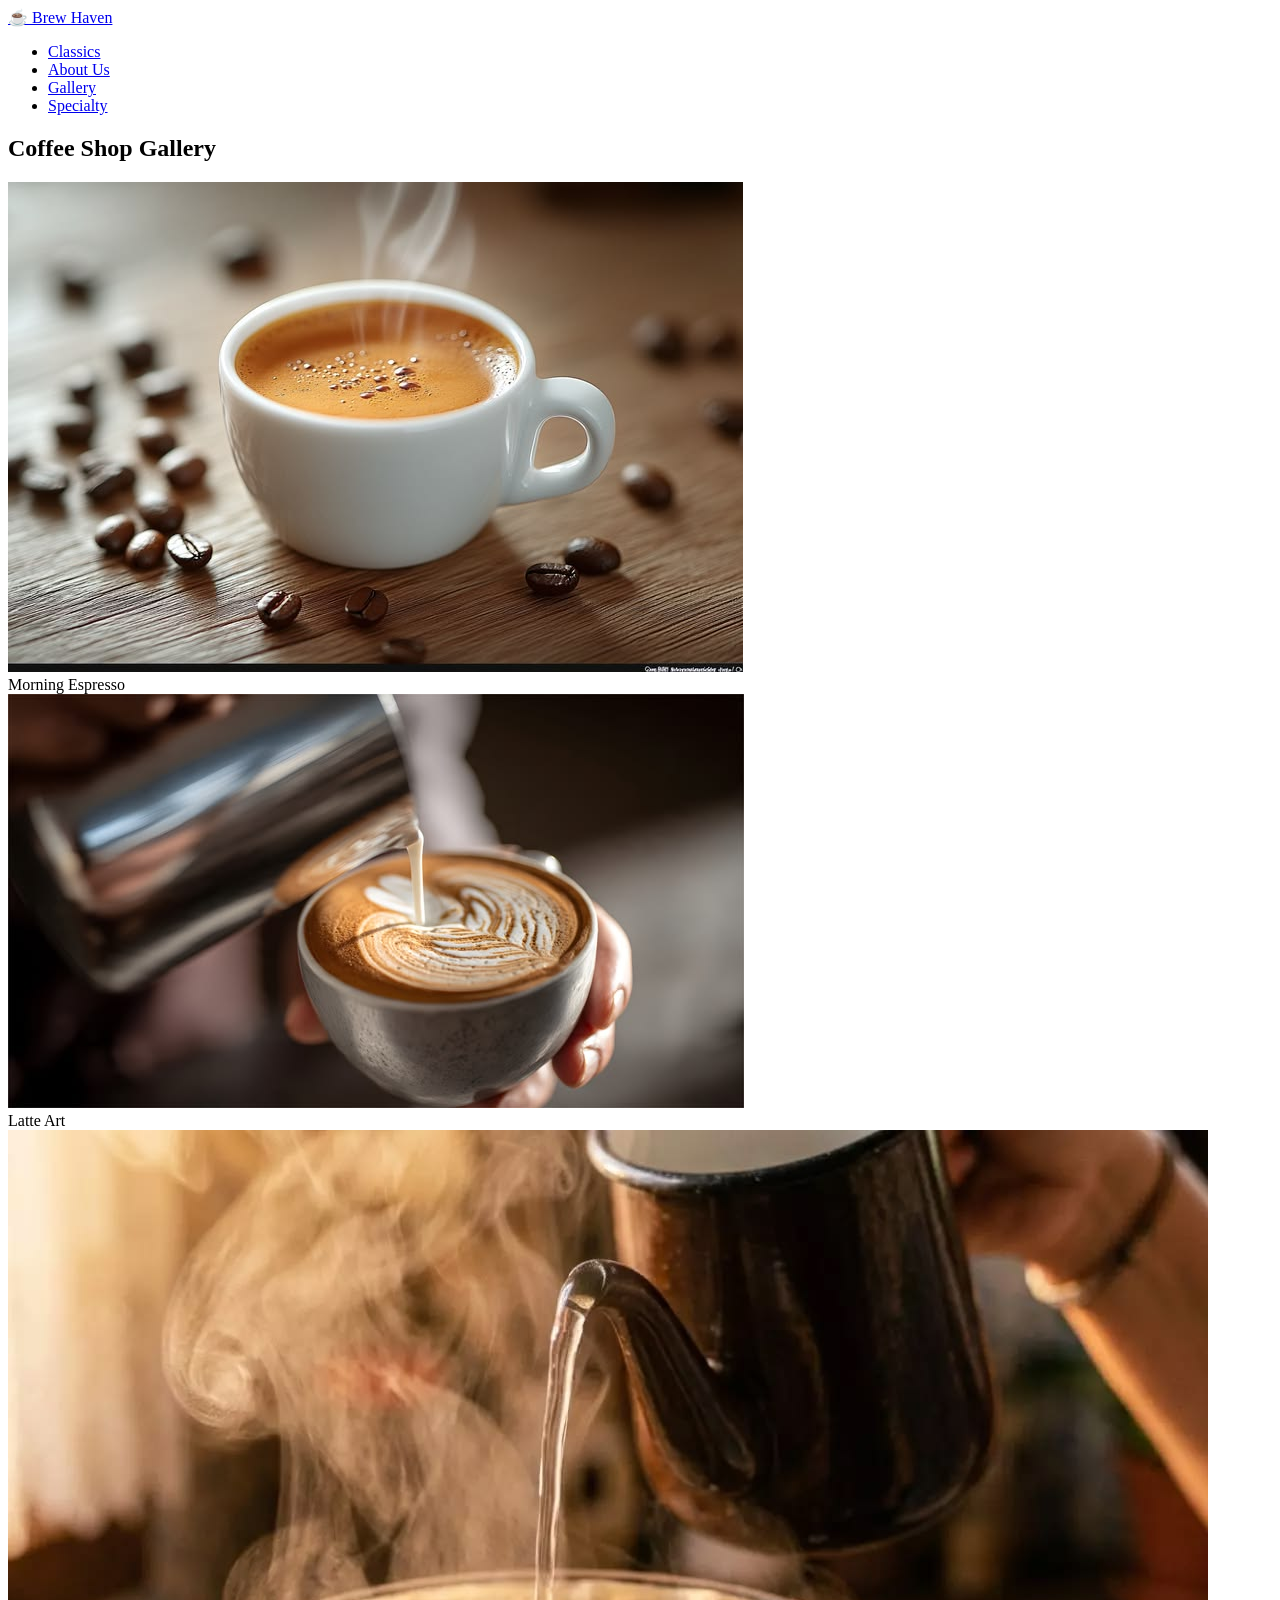
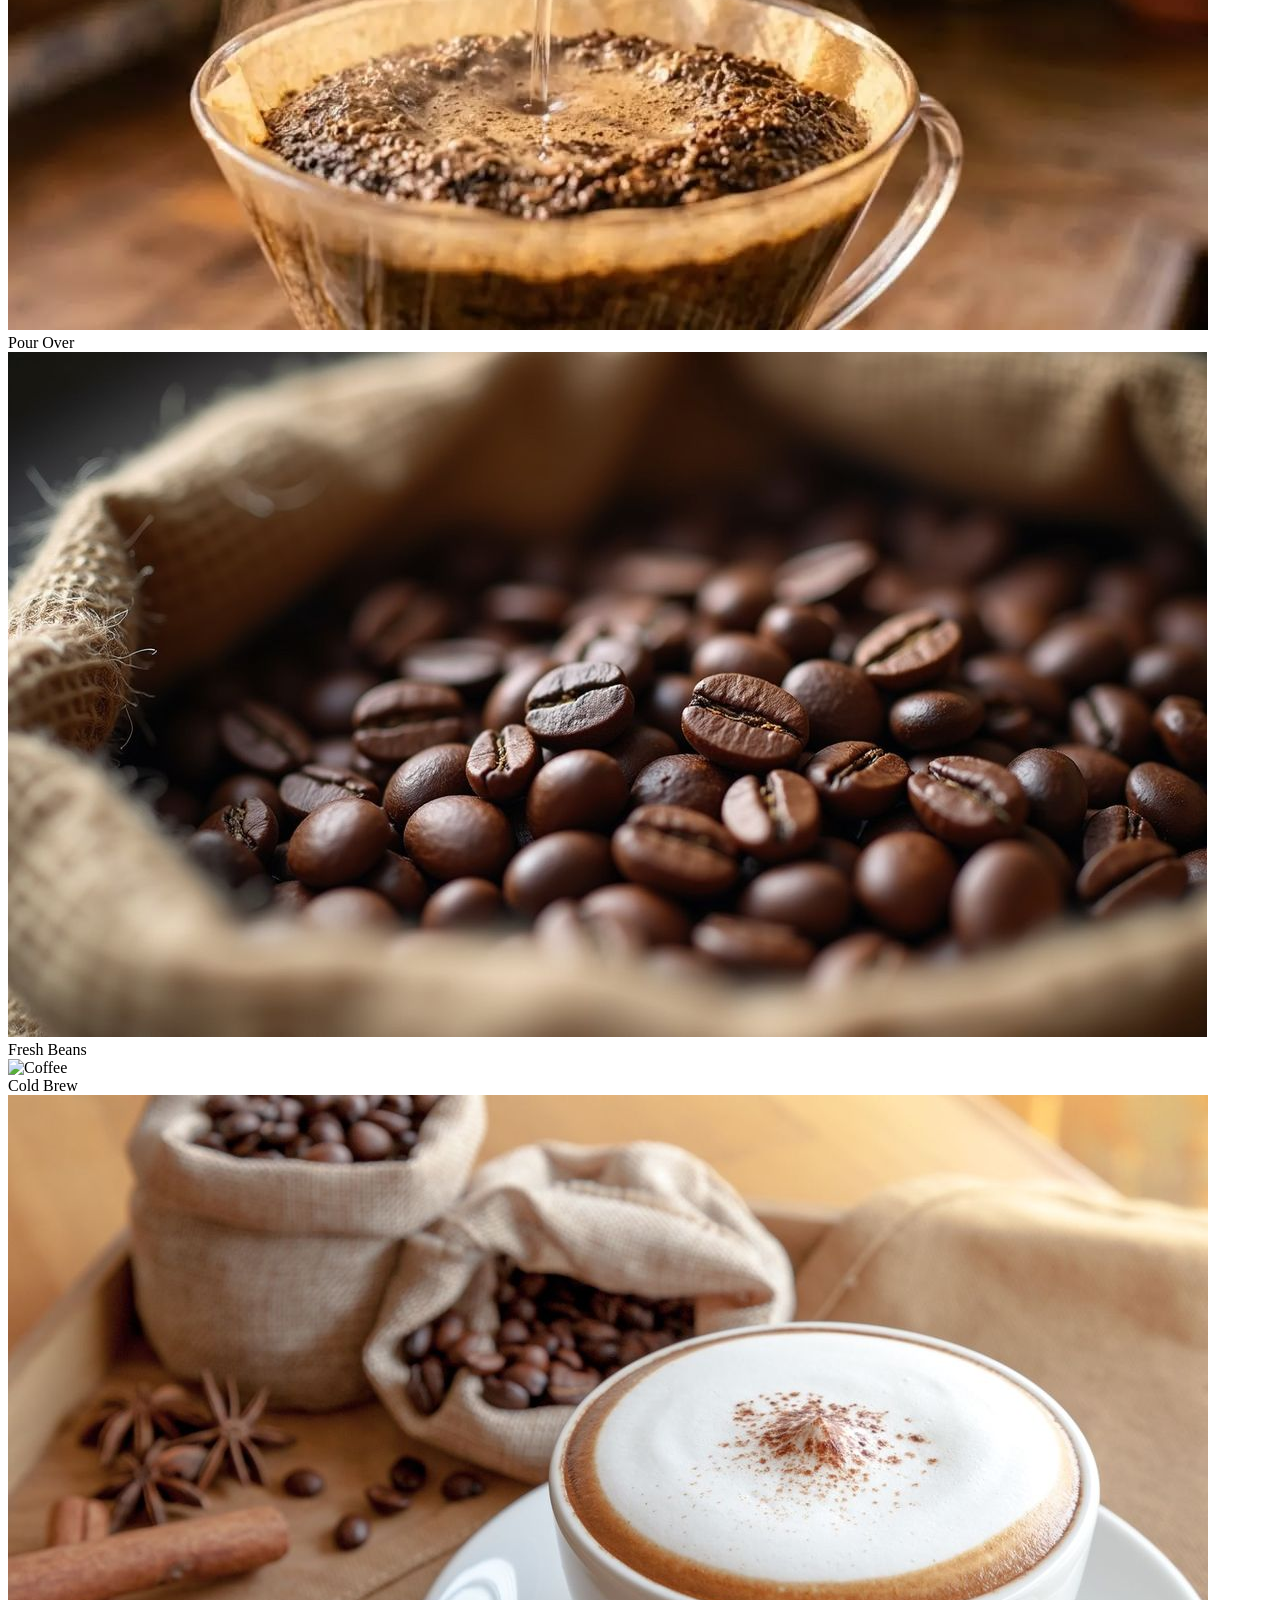
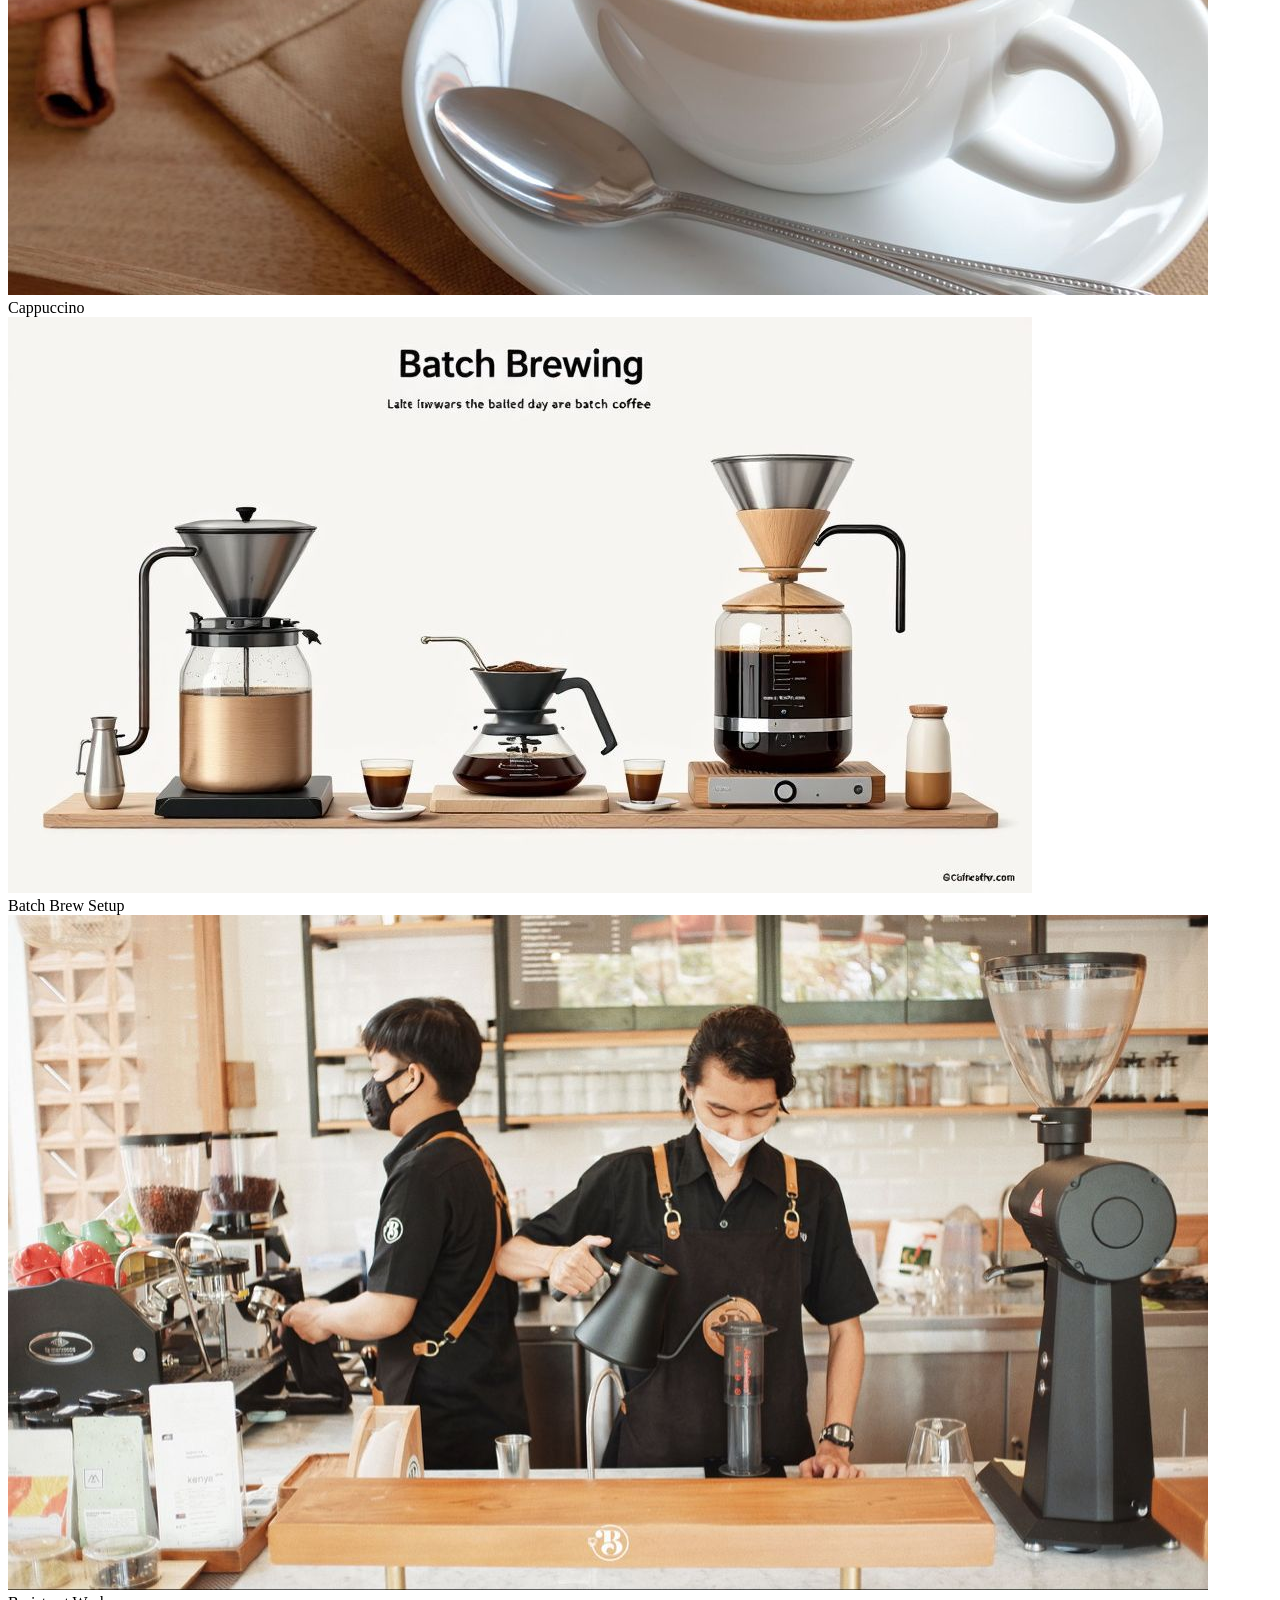
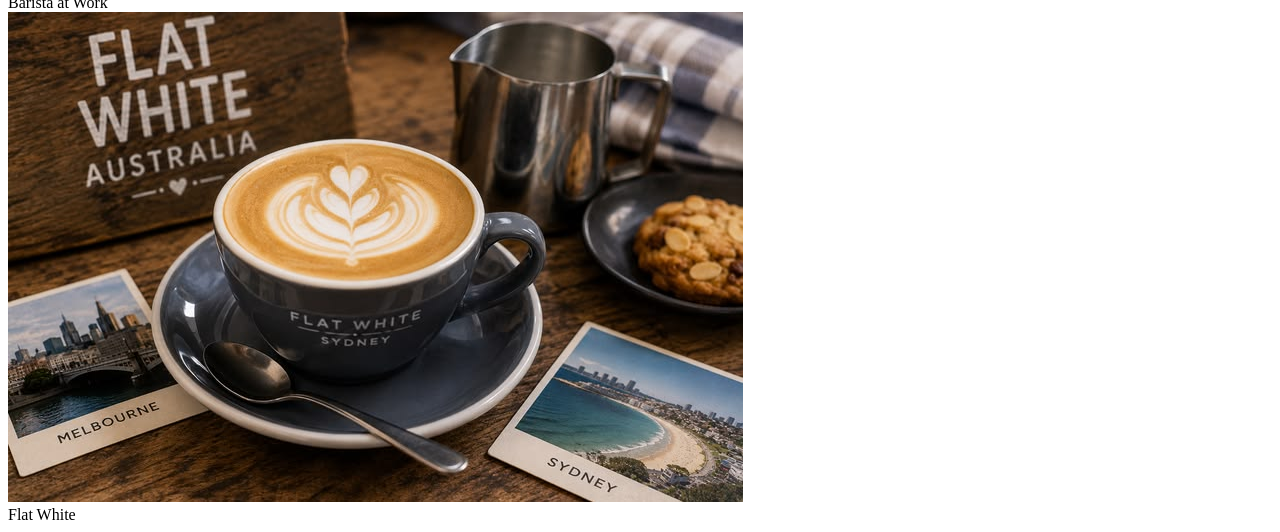
==== task3.html @ a672e704 "add task3.html and add photos" ====
<!DOCTYPE html>
<html lang="en">
<head>
    <meta charset="UTF-8">
    <title>Brew Haven - Task 3</title>
    <link rel="stylesheet" href="style.css">
</head>
<body>

    <header class="navbar">
        <a href="index.html" class="logo">☕ Brew Haven</a>
        <ul class="nav-links">
            <li><a href="index.html">Classics</a></li>
            <li><a href="task2.html">About Us</a></li>
            <li><a href="task3.html">Gallery</a></li>
            <li><a href="task4.html">Specialty</a></li>
        </ul>
    </header>

    <section class="task-section">
        <h2>Coffee Shop Gallery</h2>
        <div class="gallery-container">
            <div class="gallery-item">
                <img src="photo/Morning Espresso.jpg" alt="Coffee">
                <div class="gallery-overlay">Morning Espresso</div>
            </div>
            <div class="gallery-item">
                <img src="photo/Latte Art.jpg" alt="Coffee">
                <div class="gallery-overlay">Latte Art</div>
            </div>
            <div class="gallery-item">
                <img src="photo/Pour Over.jpg" alt="Coffee">
                <div class="gallery-overlay">Pour Over</div>
            </div>
            <div class="gallery-item">
                <img src="photo/Fresh Beans.jpg" alt="Coffee">
                <div class="gallery-overlay">Fresh Beans</div>
            </div>
            <div class="gallery-item">
                <img src="photo/cold brew.jpg" alt="Coffee">
                <div class="gallery-overlay">Cold Brew</div>
            </div>
            <div class="gallery-item">
                <img src="photo/Cappuccino.jpg" alt="Coffee">
                <div class="gallery-overlay">Cappuccino</div>
            </div>
            <div class="gallery-item">
                <img src="photo/Batch Brew Setup.jpg" alt="Coffee">
                <div class="gallery-overlay">Batch Brew Setup</div>
            </div>
            <div class="gallery-item">
                <img src="photo/Barista at Work.jpg" alt="Coffee">
                <div class="gallery-overlay">Barista at Work</div>
            </div>
            <div class="gallery-item">
                <img src="photo/Flat White.jpg" alt="Coffee">
                <div class="gallery-overlay">Flat White</div>
            </div>
        </div>
    </section>

</body>
</html>
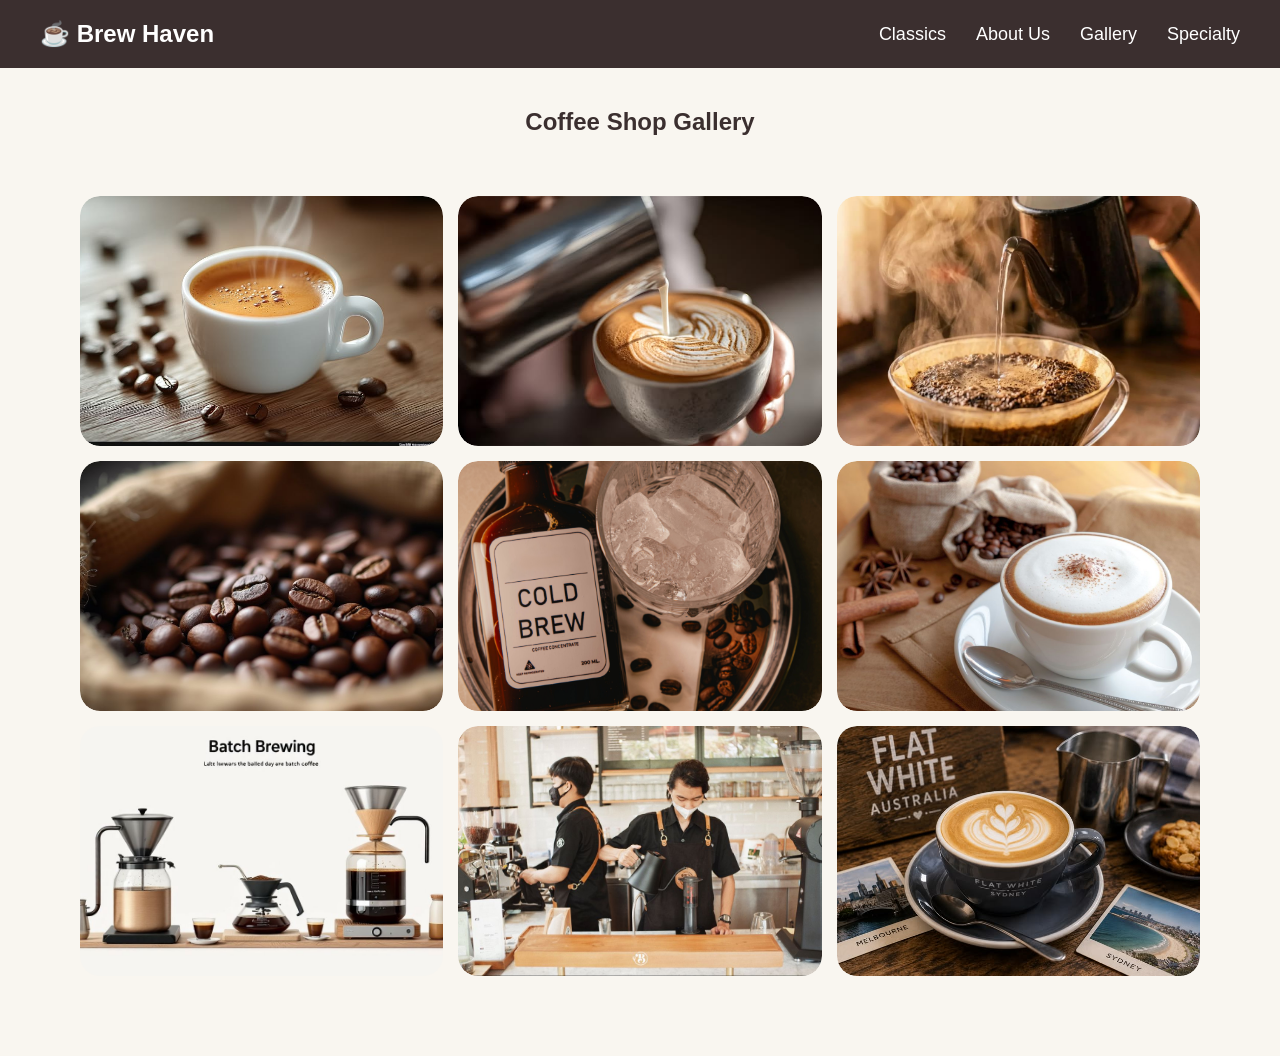
==== commit c4bc5073: "change task3.html" ====
--- a/task3.html
+++ b/task3.html
@@ -37,7 +37,7 @@
                 <div class="gallery-overlay">Fresh Beans</div>
             </div>
             <div class="gallery-item">
-                <img src="photo/cold brew.jpg" alt="Coffee">
+                <img src="photo/cold_brew.jpg" alt="Coffee">
                 <div class="gallery-overlay">Cold Brew</div>
             </div>
             <div class="gallery-item">
--- a/style.css
+++ b/style.css
@@ -0,0 +1,199 @@
+* {
+    box-sizing: border-box;
+    margin: 0;
+    padding: 0;
+}
+
+body {
+    font-family: Arial, sans-serif;
+    background-color: #f9f6f0;
+    color: #3b2f2f;
+}
+
+.navbar {
+    background-color: #3b2f2f;
+    padding: 20px 40px;
+    display: flex;
+    justify-content: space-between;
+    align-items: center;
+}
+
+.logo {
+    color: #fff;
+    font-size: 24px;
+    font-weight: bold;
+    text-decoration: none;
+}
+
+.nav-links {
+    display: flex;
+    list-style: none;
+    gap: 30px;
+}
+
+.nav-links a {
+    color: white;
+    text-decoration: none;
+    font-size: 18px;
+    transition: color 0.3s;
+}
+
+.nav-links a:hover {
+    color: #c0a080;
+}
+
+.task-section {
+    padding: 40px;
+}
+
+.task-section h2 {
+    margin-bottom: 20px;
+    text-align: center;
+}
+
+.cards-container {
+    display: flex;
+    gap: 20px;
+}
+
+.card {
+    background: white;
+    border-radius: 8px;
+    padding: 20px;
+    display: flex;
+    flex-direction: column;
+    flex: 1;
+    box-shadow: 0 4px 8px rgba(0,0,0,0.1);
+    transition: transform 0.3s;
+}
+
+.card:hover {
+    transform: translateY(-10px);
+}
+
+.card img {
+    width: 100%;
+    height: 200px;
+    object-fit: cover;
+    border-radius: 5px;
+    margin-bottom: 15px;
+}
+
+.card-btn {
+    margin-top: auto;
+    padding: 10px;
+    background-color: #3b2f2f;
+    color: white;
+    border: none;
+    border-radius: 5px;
+    cursor: pointer;
+}
+
+.grid-layout {
+    display: grid;
+    grid-template-areas: 
+        "header header header"
+        "sidebar main main"
+        "footer footer footer";
+    grid-template-columns: 250px 1fr 1fr;
+    grid-template-rows: auto 1fr auto;
+    min-height: 70vh;
+    gap: 15px;
+    padding: 20px;
+}
+
+.grid-header { grid-area: header; background: #c0a080; padding: 20px; color: white; }
+.grid-sidebar { grid-area: sidebar; background: #e8dcc8; padding: 20px; }
+.grid-main { grid-area: main; background: white; padding: 20px; border: 1px solid #d3c4b1; }
+.grid-footer { grid-area: footer; background: #3b2f2f; color: white; padding: 20px; text-align: center; }
+
+.gallery-container {
+    display: grid;
+    grid-template-columns: repeat(3, 1fr);
+    gap: 15px;
+    padding: 40px;
+}
+
+.gallery-item {
+    position: relative;
+    border-radius: 20px;
+    overflow: hidden;
+}
+
+.gallery-item img {
+    width: 100%;
+    height: 250px;
+    object-fit: cover;
+    display: block;
+    border-radius: 20px;
+}
+
+.gallery-overlay {
+    position: absolute;
+    bottom: 0;
+    left: 0;
+    right: 0;
+    background: rgba(59, 47, 47, 0.8);
+    color: white;
+    padding: 15px;
+    transform: translateY(100%);
+    transition: transform 0.6s ease;
+}
+
+.gallery-item:hover .gallery-overlay {
+    transform: translateY(0);
+}
+
+.portfolio-layout {
+    display: grid;
+    grid-template-columns: 2fr 1fr;
+    gap: 30px;
+    padding: 40px;
+}
+
+.portfolio-projects {
+    display: flex;
+    flex-direction: column;
+    gap: 20px;
+}
+
+.project-card {
+    display: flex;
+    background: white;
+    padding: 20px;
+    border-radius: 8px;
+    border-left: 5px solid #c0a080;
+    gap: 20px;
+}
+
+.project-card img {
+    width: 150px;
+    height: 150px;
+    object-fit: cover;
+    border-radius: 5px;
+}
+
+.project-info {
+    display: flex;
+    flex-direction: column;
+    justify-content: center;
+}
+
+.portfolio-sidebar {
+    background: #e8dcc8;
+    padding: 20px;
+    border-radius: 8px;
+}
+
+.main-footer {
+    background: #3b2f2f;
+    color: white;
+    text-align: center;
+    padding: 20px;
+}
+.crop-object-fit {
+  width: 200px !important; 
+  aspect-ratio: 1 / 1 !important;
+  object-fit: cover;
+  border-radius: 50px !important;  
+}
